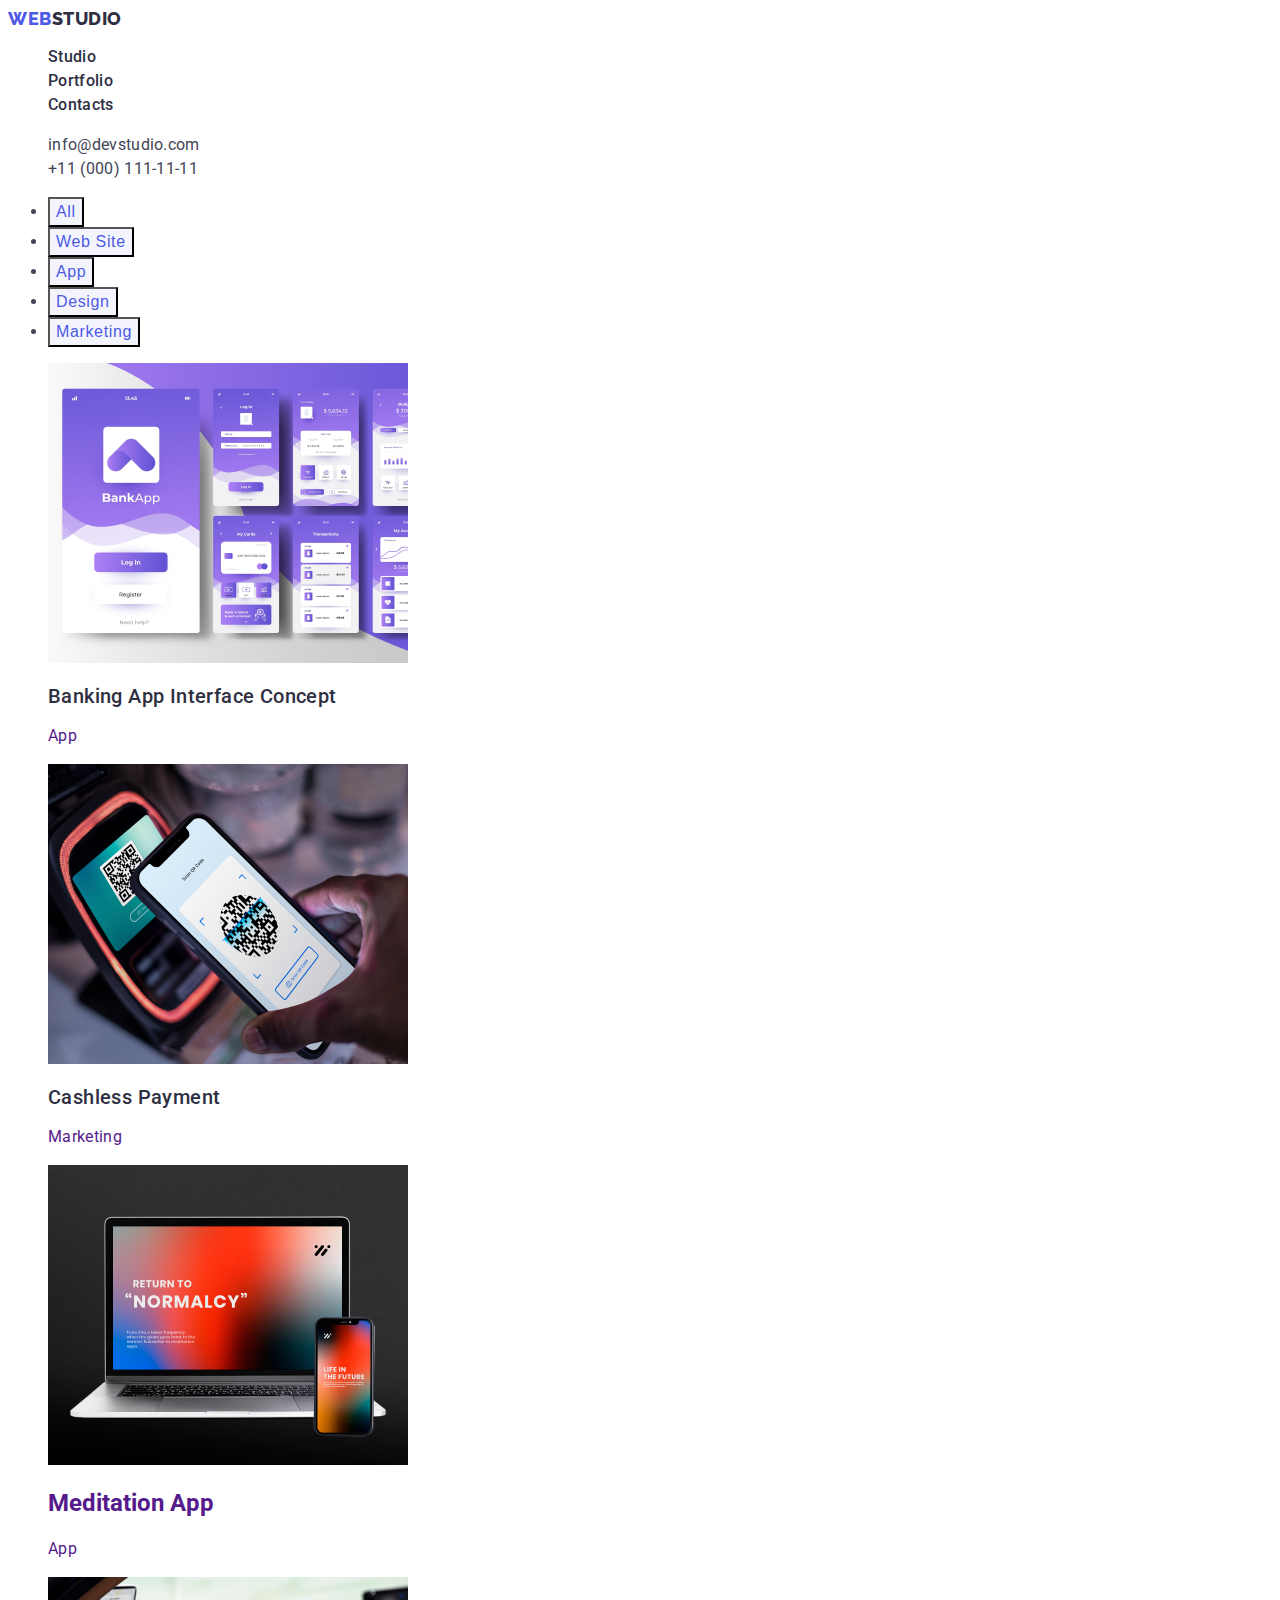
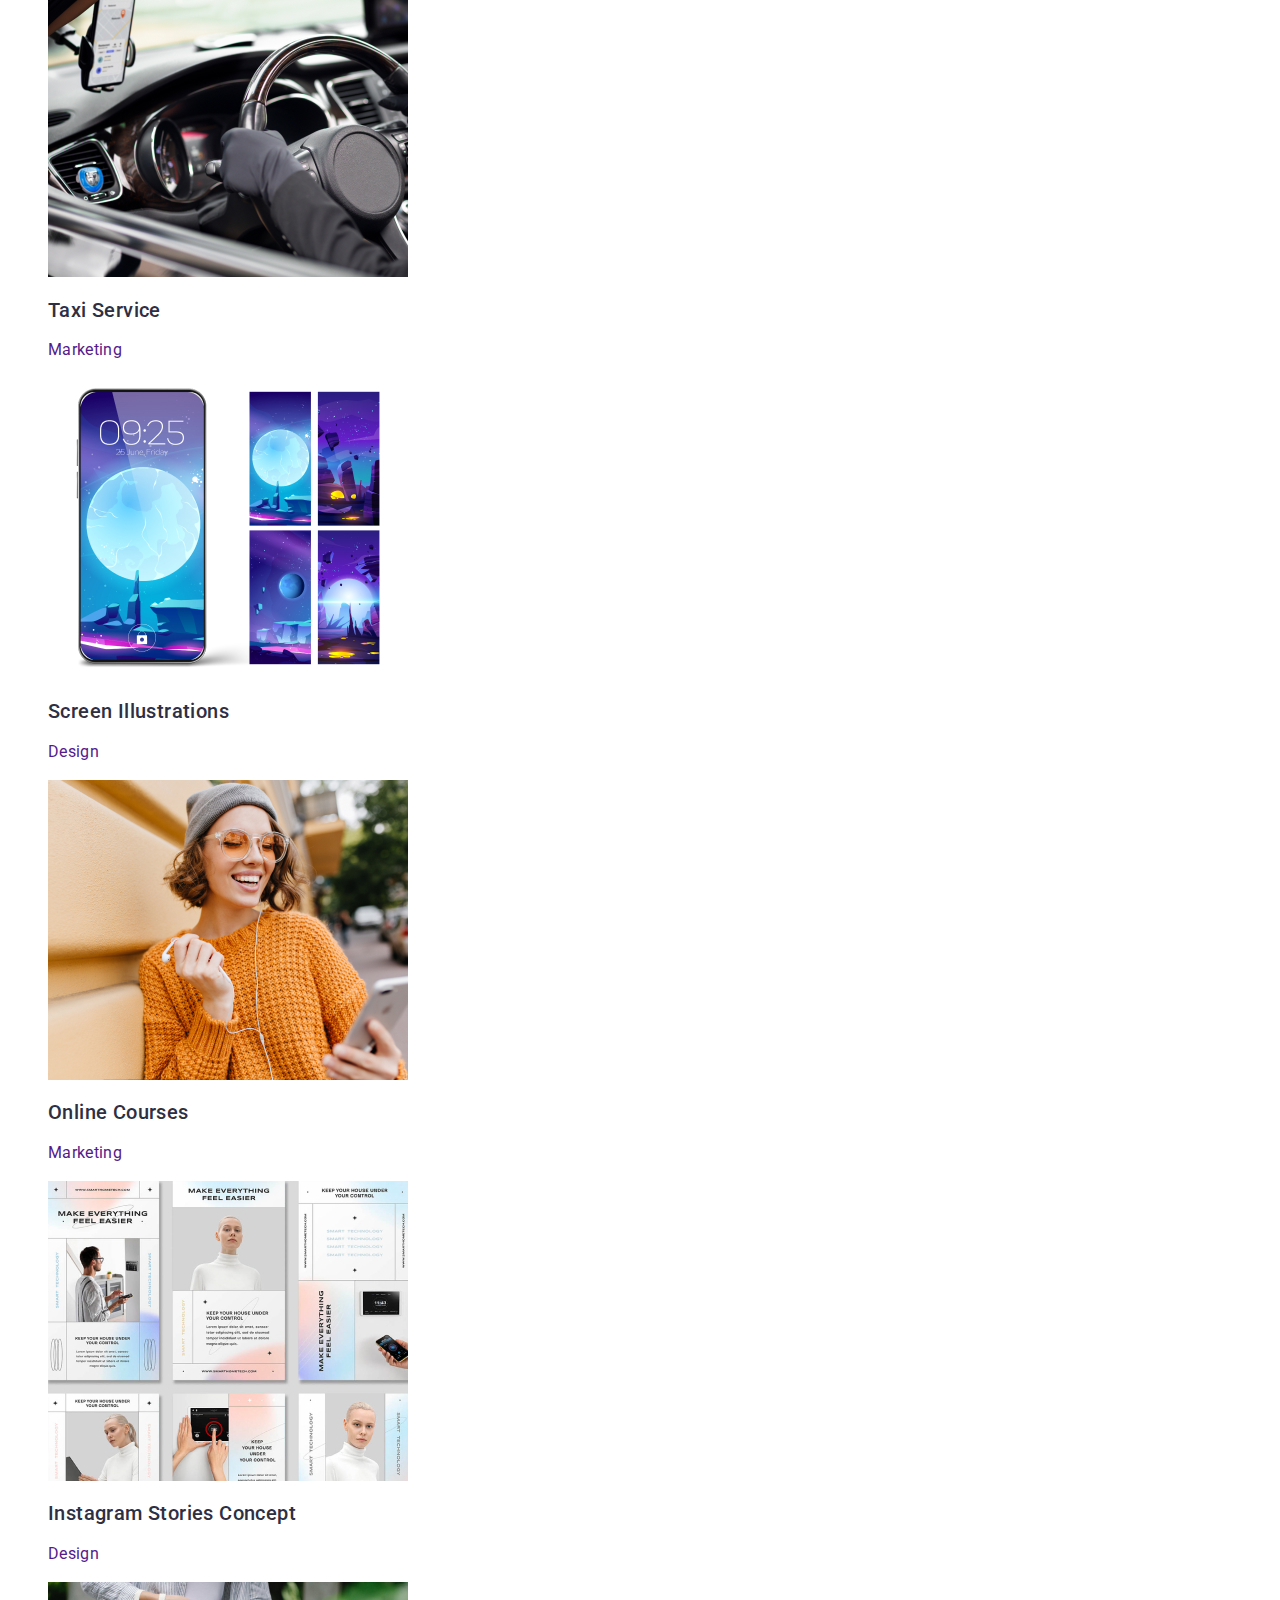
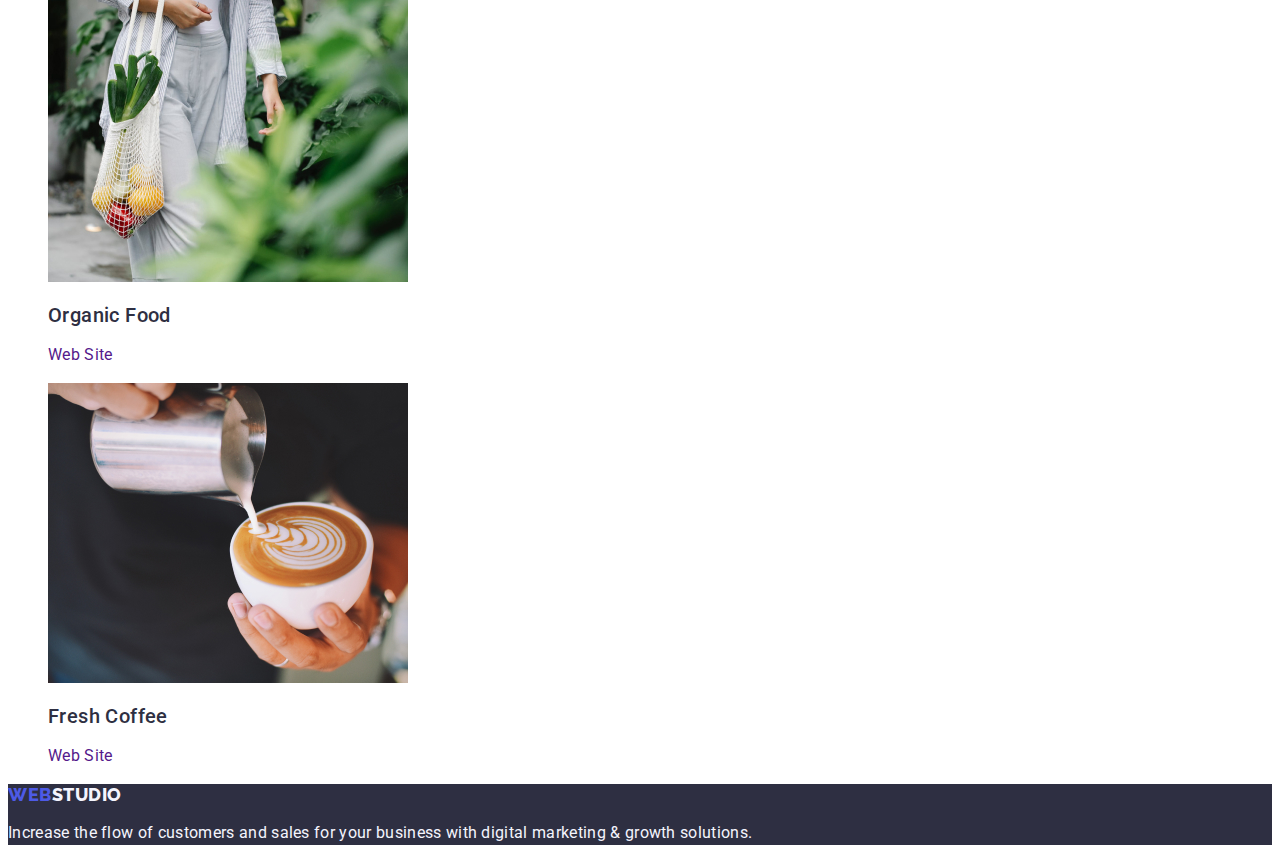
==== portfolio.html @ cbd9a153 "contact change" ====
<!DOCTYPE html>
<html lang="en">
  <head>
    <meta charset="UTF-8" />
    <meta http-equiv="X-UA-Compatible" content="IE=edge" />
    <meta name="viewport" content="width=device-width, initial-scale=1.0" />
    <title>Document</title>
    <link rel="preconnect" href="https://fonts.googleapis.com" />
    <link rel="preconnect" href="https://fonts.gstatic.com" crossorigin />
    <link
      href="https://fonts.googleapis.com/css2?family=Raleway:wght@800&family=Roboto:wght@400;500;700&display=swap"
      rel="stylesheet"
    />
    <link rel="stylesheet" href="./css/styles.css" />
  </head>
  <body>
    <header class="header">
      <nav class="header-nav">
        <a href="./index.html" class="part-logo link"
          >Web <span class="logo">Studio</span>
        </a>
        <ul class="header-list list">
          <li class="header-item">
            <a
              class="header-link link"
              href="./index.html
            "
              >Studio</a
            >
          </li>
          <li class="header-item">
            <a class="header-link link" href="">Portfolio</a>
          </li>
          <li class="header-item">
            <a class="header-link link" href="">Contacts</a>
          </li>
        </ul>
      </nav>

      <address class="address">
        <ul class="address-list list">
          <li class="address-item">
            <a href="mailto:info@devstudio.com" class="address-contact link"
              >info@devstudio.com</a
            >
          </li>
          <li class="address-item">
            <a href="tel:+110001111111" class="address-contact link"
              >+11 (000) 111-11-11</a
            >
          </li>
        </ul>
      </address>
    </header>
    <main class="main">
      <section>
        <h1 hidden>Portfolio</h1>
        <ul>
          <li><button type="button" class="button btn">All</button></li>
          <li><button type="button" class="button btn">Web Site</button></li>
          <li><button type="button" class="button btn">App</button></li>
          <li><button type="button" class="button btn">Design</button></li>
          <li><button type="button" class="button btn">Marketing</button></li>
        </ul>
        <ul class="slider-list list">
          <li class="slider-item">
            <a class="link" href=""
              ><img
                src="./images/portfolio-images/photo-1.jpg"
                alt="Banking App Interface"
              />
              <h2 class="slider-title">Banking App Interface Concept</h2>
              <p class="slider-text">App</p></a
            >
          </li>
          <li class="slider-item">
            <a class="link" href=""
              ><img
                src="./images/portfolio-images/photo-2.jpg"
                alt="Cashless Payment"
              />
              <h2 class="slider-title">Cashless Payment</h2>
              <p class="slider-text">Marketing</p></a
            >
          </li>
          <li class="slider-item">
            <a class="link" href=""
              ><img
                src="./images/portfolio-images/photo-3.jpg"
                alt="laptop and phone"
              />
              <h2>Meditation App</h2>
              <p class="slider-text">App</p></a
            >
          </li>
          <li class="slider-item">
            <a class="link" href=""
              ><img
                src="./images/portfolio-images/photo-4.jpg"
                alt="Taxi Service"
              />
              <h2 class="slider-title">Taxi Service</h2>
              <p class="slider-text">Marketing</p></a
            >
          </li>
          <li class="slider-item">
            <a class="link" href=""
              ><img
                src="./images/portfolio-images/photo-5.jpg"
                alt="Screen Illustrations"
              />
              <h2 class="slider-title">Screen Illustrations</h2>
              <p class="slider-text">Design</p></a
            >
          </li>
          <li class="slider-item">
            <a class="link" href=""
              ><img
                src="./images/portfolio-images/photo-6.jpg"
                alt="a girl with a phone"
              />
              <h2 class="slider-title">Online Courses</h2>
              <p class="slider-text">Marketing</p></a
            >
          </li>
          <li class="slider-item">
            <a class="link" href=""
              ><img
                src="./images/portfolio-images/photo-7.jpg"
                alt="Instagram Stories Concept"
              />
              <h2 class="slider-title">Instagram Stories Concept</h2>
              <p class="slider-text">Design</p></a
            >
          </li>
          <li class="slider-item">
            <a class="link" href=""
              ><img
                src="./images/portfolio-images/photo-8.jpg"
                alt="Organic Food"
              />
              <h2 class="slider-title">Organic Food</h2>
              <p class="slider-text">Web Site</p></a
            >
          </li>
          <li class="slider-item">
            <a class="link" href=""
              ><img
                src="./images/portfolio-images/photo-9.jpg"
                alt="Fresh Coffee"
              />
              <h2 class="slider-title">Fresh Coffee</h2>
              <p class="slider-text">Web Site</p></a
            >
          </li>
        </ul>
      </section>
    </main>
    <footer class="footer">
      <a href="./index.html" class="logo link"
        ><span class="part-logo">Web</span>
        <span class="part-logo-white">Studio</span>
      </a>
      <p class="footer-text">
        Increase the flow of customers and sales for your business with digital
        marketing & growth solutions.
      </p>
    </footer>
  </body>
</html>
---- css/styles.css ----
:root{
    --main-blue-color: #4D5AE5 ;
    --main-white-color: #ffffff ;
    --main-white2-color: #F4F4FD;
    --main-gray-color: #2E2F42;
    --main-blue2-color: #404BBF;

}

body{
font-family:Roboto, sans-serif ;
color:#434455 ;
background-color:var(--main-white-color)
}
.link {
text-decoration: none;
}
.list{
list-style: none;
}
/* ********************header**************** */
.part-logo{
font-family: Raleway, sans-serif;
font-weight: 800;
font-size: 18px;
line-height: 1.17;
display: flex;
align-items: center;
letter-spacing: 0.03em;
text-transform: uppercase;
color: var(--main-blue-color);    
}

.logo{
font-family: Raleway, sans-serif;
font-weight: 800;
font-size: 18px;
line-height: 1.17;
display: flex;
align-items: center;
letter-spacing: 0.03em;
text-transform: uppercase;
color: var(--main-gray-color);
}

.header-link{
font-weight: 500;
font-size: 16px;
line-height: 1.5;
letter-spacing: 0.02em;
color: var(--main-gray-color);
}

.address{
font-style: normal;    
}
.address-contact
{
font-weight: 400;
font-size: 16px;
line-height: 1.5;
letter-spacing: 0.02em;
color: #434455
}

.header-link:hover,
.header-link:focus {
    color: var(--main-blue2-color);
}

.address-contact:hover,
.address-contact:focus {
    color: var(--main-blue2-color);
}

/* ********************hero****************** */
.hero-title{
font-size: 56px;
line-height: 1.07;
text-align: center;
letter-spacing: 0.02em;
color: var(--main-white-color);    
}

.hero{
background: var(--main-gray-color);    
}

.button{
font-family: 'Roboto'sans-serif;
font-style: 400;
font-weight: 500;
font-size: 16px;
line-height: 1.50;
display: flex;
align-items: center;
letter-spacing: 0.04em;
background: var(--main-blue-color);
color: var(--main-white-color);
cursor: pointer
}

.button:hover,
.button:focus{
    color: var(--main-blue2-color)
    /* background: #404BBF */
}

/* **********************section**************** */
.section-title{
font-weight: 500;
font-size: 20px;
line-height: 1.20;
letter-spacing: 0.02em;
color: var(--main-gray-color);    
}

.section-link{
font-weight: 400;
font-size: 16px;
line-height: 1.50;
letter-spacing: 0.02em;
color: #434455;    
}
/* **********************content**************** */

.content-title{
    font-size: 36px;
line-height: 1.11;
text-align: center;
letter-spacing: 0.02em;
text-transform: capitalize;
color: var(--main-gray-color);
}

/********************** aside ******************/
.aside{
background: var(--main-white2-color);    
}

.aside-title{
    font-size: 36px;
line-height: 1.11;
text-align: center;
letter-spacing: 0.02em;
text-transform: capitalize;
color: var(--main-gray-color);
}

.aside-subtitle{
    font-weight: 500;
font-size: 20px;
line-height: 1.20;
text-align: center;
letter-spacing: 0.02em;
color: var(--main-gray-color);
}

.side-text{
    font-weight: 400;
font-size: 16px;
line-height: 1.5;
text-align: center;
letter-spacing: 0.02em;
color: #434445;
}

.aside-item{
background: var(--main-white-color)
}
/********************** footer ******************/
.footer{
    background: var(--main-gray-color);
}

.footer-text{
font-weight: 400;
font-size: 16px;
line-height: 1.5;
letter-spacing: 0.02em;
color: var(--main-white2-color);    
}

.part-logo-white{
color: var(--main-white2-color)    
}

/* +++++++++++++++++++++++++++++++Portfolio+++++++++ */
.btn{
color: var(--main-blue-color);
background: var(--main-white2-color);
}

.btn:hover,
.btn:focus{
background: var(--main-blue2-color);
color: var(--main-white-color)
}

.slider-title{
font-weight: 500;
font-size: 20px;
line-height: 1.20;
letter-spacing: 0.02em;
color: var(--main-gray-color);    
}

.slider-text{
 font-weight: 400;
font-size: 16px;
line-height: 1.50;
letter-spacing: 0.02em;
}
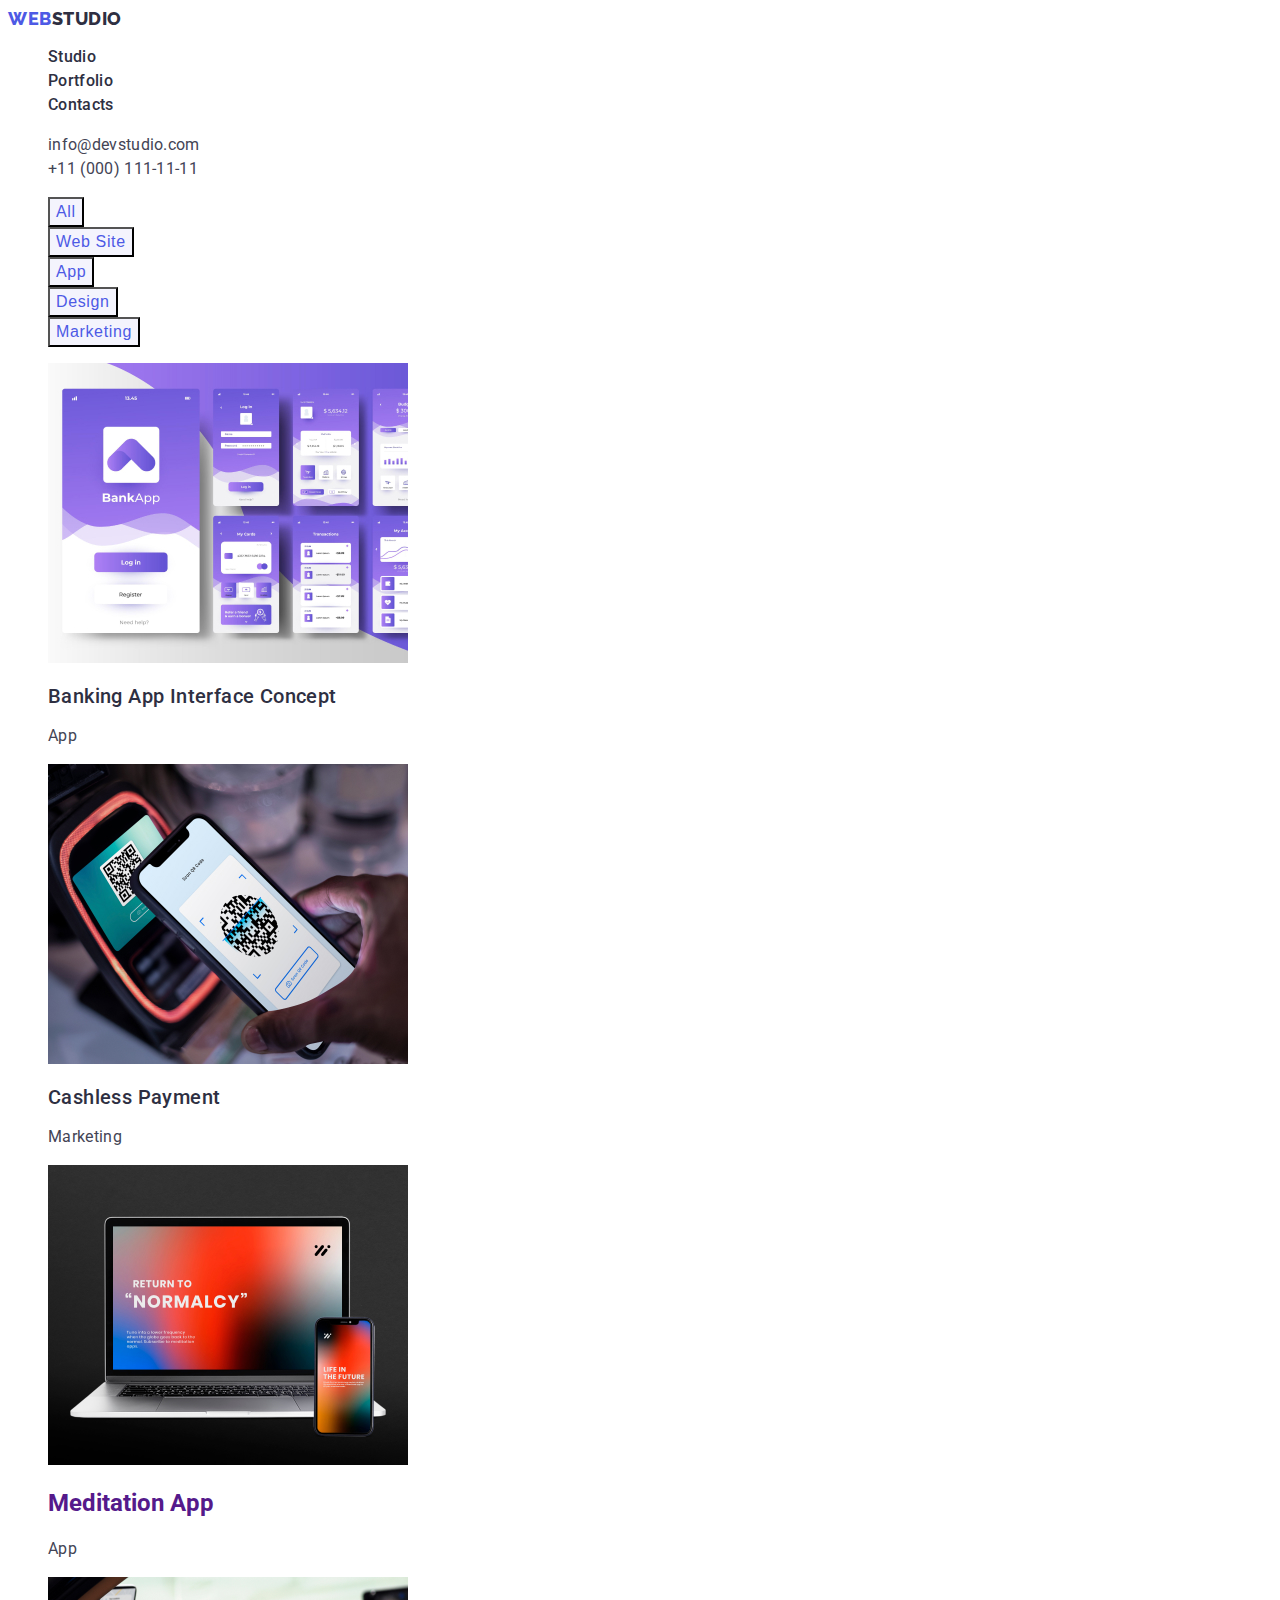
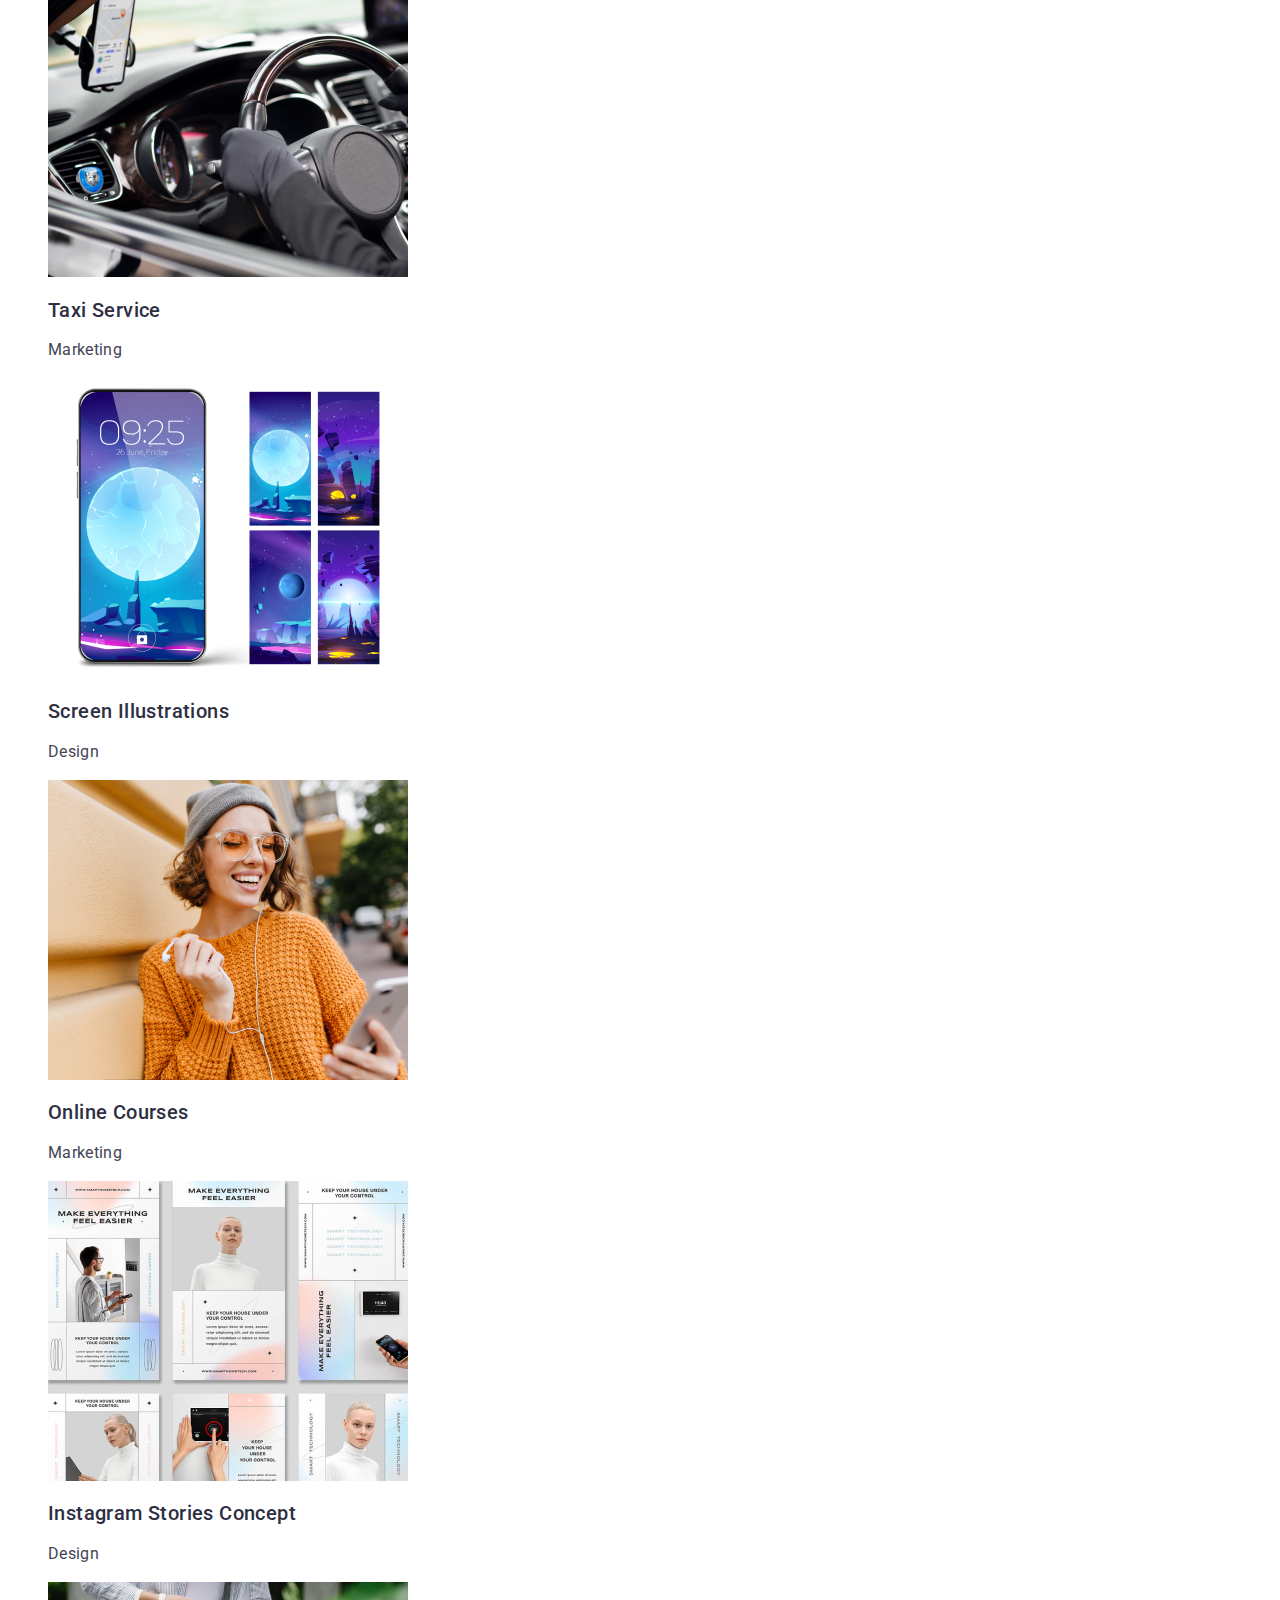
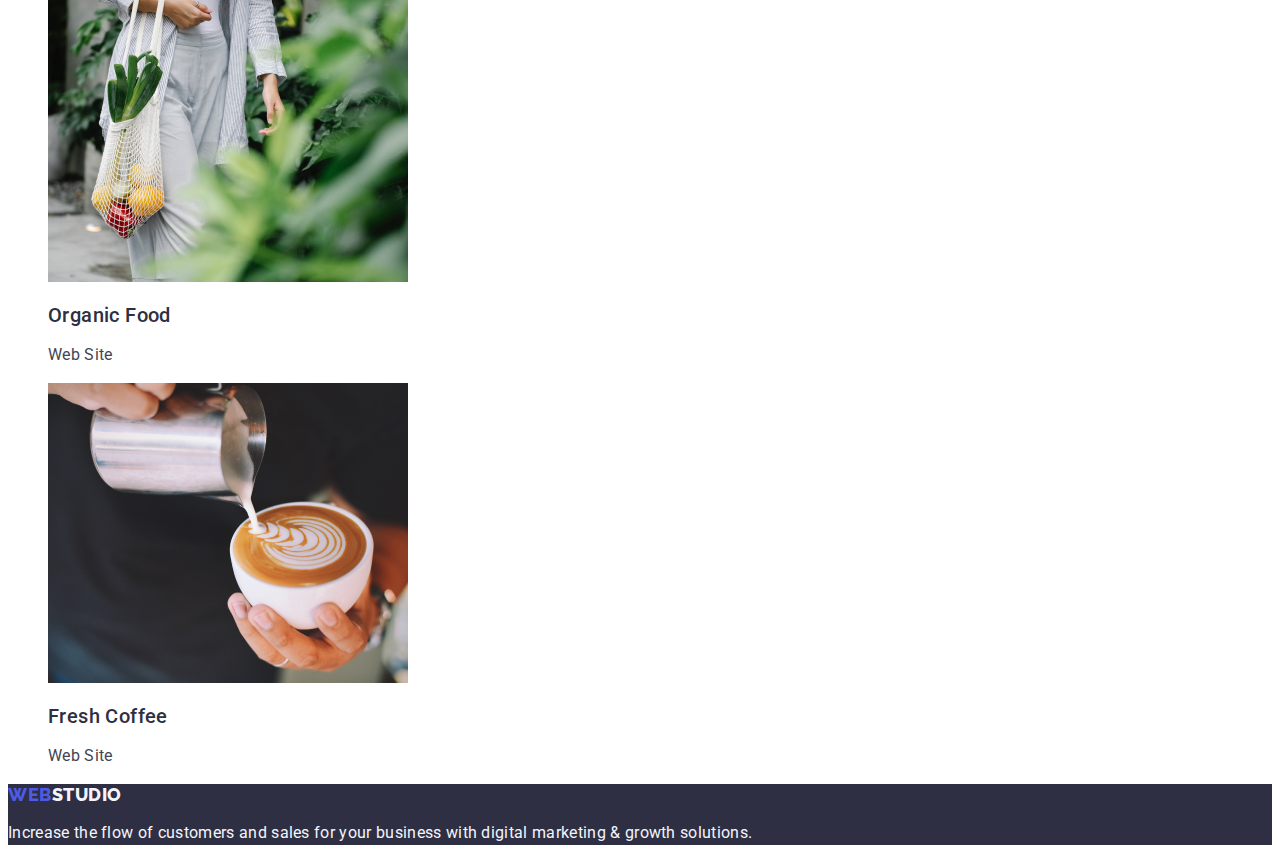
==== commit 27bdf91c: "editing css" ====
--- a/portfolio.html
+++ b/portfolio.html
@@ -29,7 +29,7 @@
             >
           </li>
           <li class="header-item">
-            <a class="header-link link" href="">Portfolio</a>
+            <a class="header-link link" href="./portfolio.html">Portfolio</a>
           </li>
           <li class="header-item">
             <a class="header-link link" href="">Contacts</a>
@@ -55,7 +55,7 @@
     <main class="main">
       <section>
         <h1 hidden>Portfolio</h1>
-        <ul>
+        <ul class="Portfolio list">
           <li><button type="button" class="button btn">All</button></li>
           <li><button type="button" class="button btn">Web Site</button></li>
           <li><button type="button" class="button btn">App</button></li>
@@ -157,8 +157,8 @@
       </section>
     </main>
     <footer class="footer">
-      <a href="./index.html" class="logo link"
-        ><span class="part-logo">Web</span>
+      <a href="./index.html" class="part-logo link"
+        >Web
         <span class="part-logo-white">Studio</span>
       </a>
       <p class="footer-text">
--- a/css/styles.css
+++ b/css/styles.css
@@ -4,12 +4,13 @@
     --main-white2-color: #F4F4FD;
     --main-gray-color: #2E2F42;
     --main-blue2-color: #404BBF;
+    --main-gray2-color: #434455;
 
 }
 
 body{
 font-family:Roboto, sans-serif ;
-color:#434455 ;
+color:var(--main-gray2-color) ;
 background-color:var(--main-white-color)
 }
 .link {
@@ -60,7 +61,7 @@
 font-size: 16px;
 line-height: 1.5;
 letter-spacing: 0.02em;
-color: #434455
+color: var(--main-gray2-color)
 }
 
 .header-link:hover,
@@ -120,7 +121,7 @@
 font-size: 16px;
 line-height: 1.50;
 letter-spacing: 0.02em;
-color: #434455;    
+color:var(--main-gray2-color)    
 }
 /* **********************content**************** */
 
@@ -156,13 +157,13 @@
 color: var(--main-gray-color);
 }
 
-.side-text{
+.aside-text{
     font-weight: 400;
 font-size: 16px;
 line-height: 1.5;
 text-align: center;
 letter-spacing: 0.02em;
-color: #434445;
+color: var(--main-gray2-color);
 }
 
 .aside-item{
@@ -210,4 +211,5 @@
 font-size: 16px;
 line-height: 1.50;
 letter-spacing: 0.02em;
+color: var(--main-gray2-color);
 }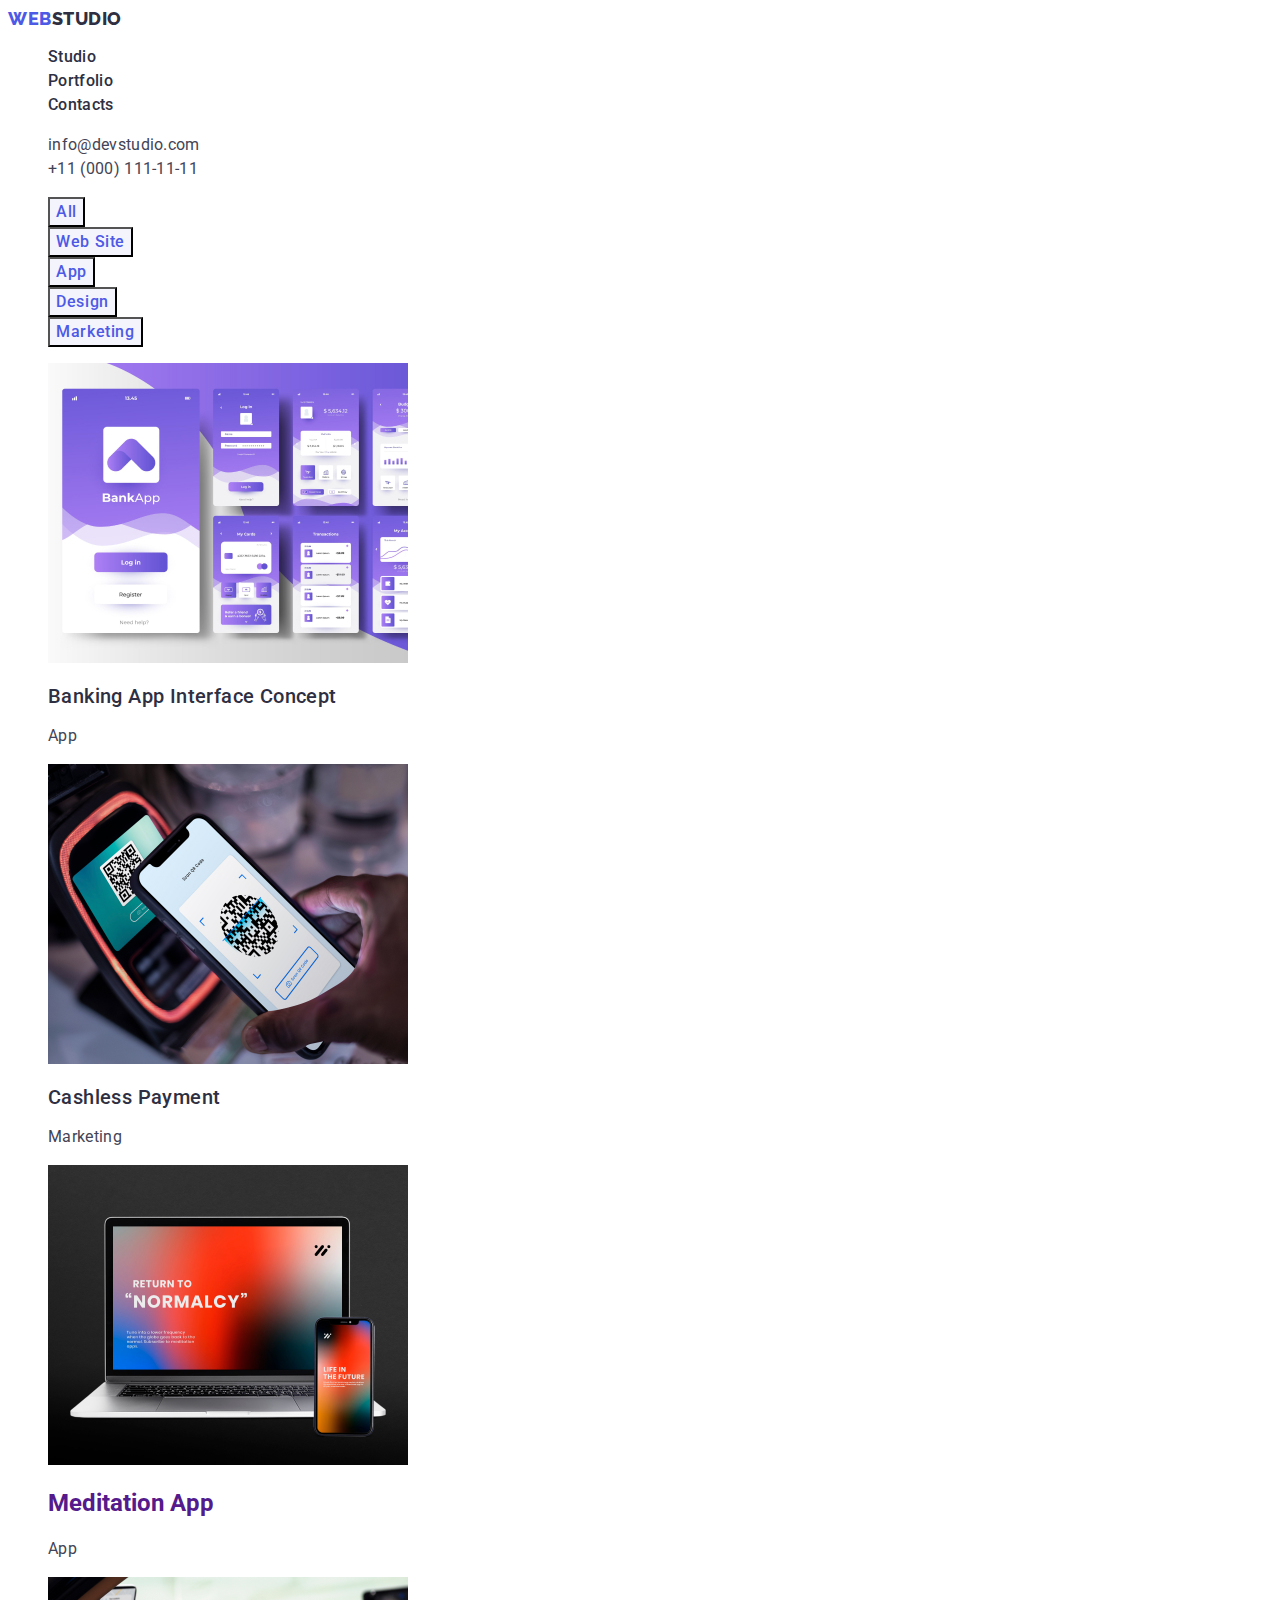
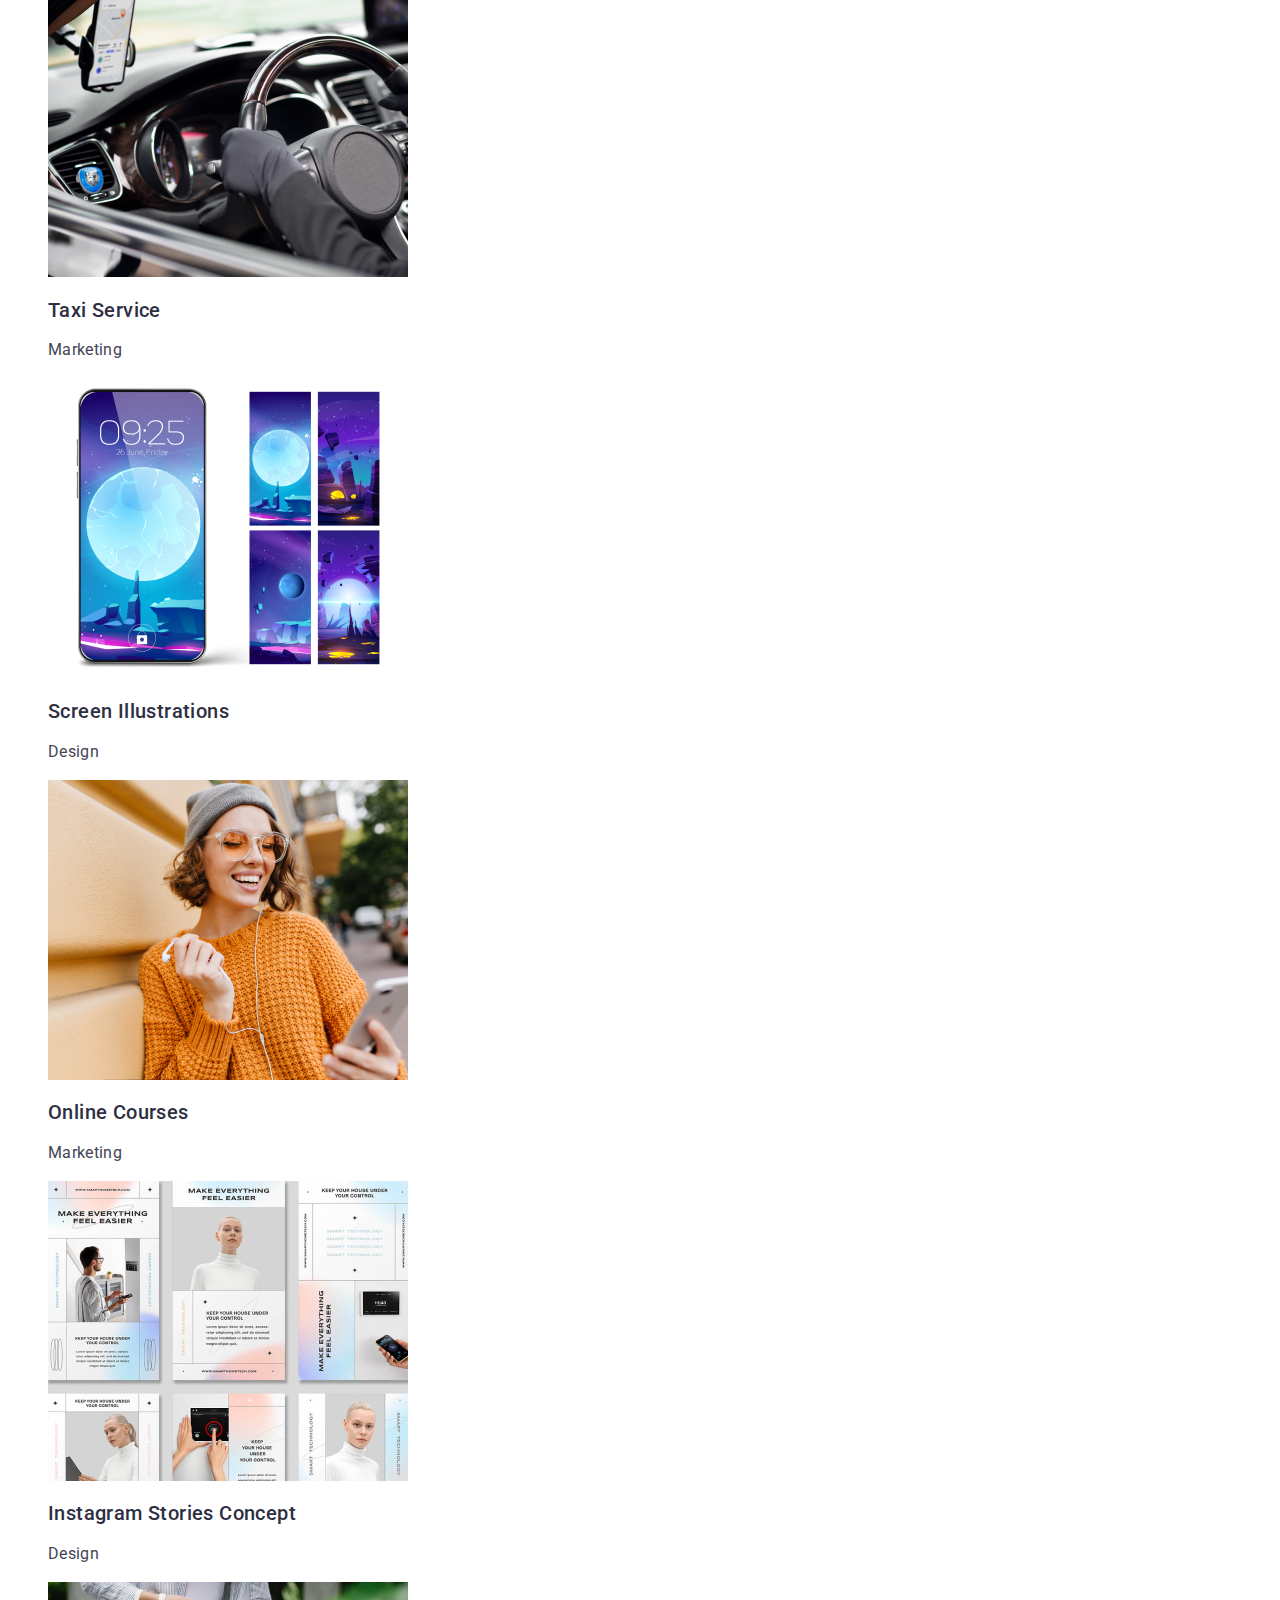
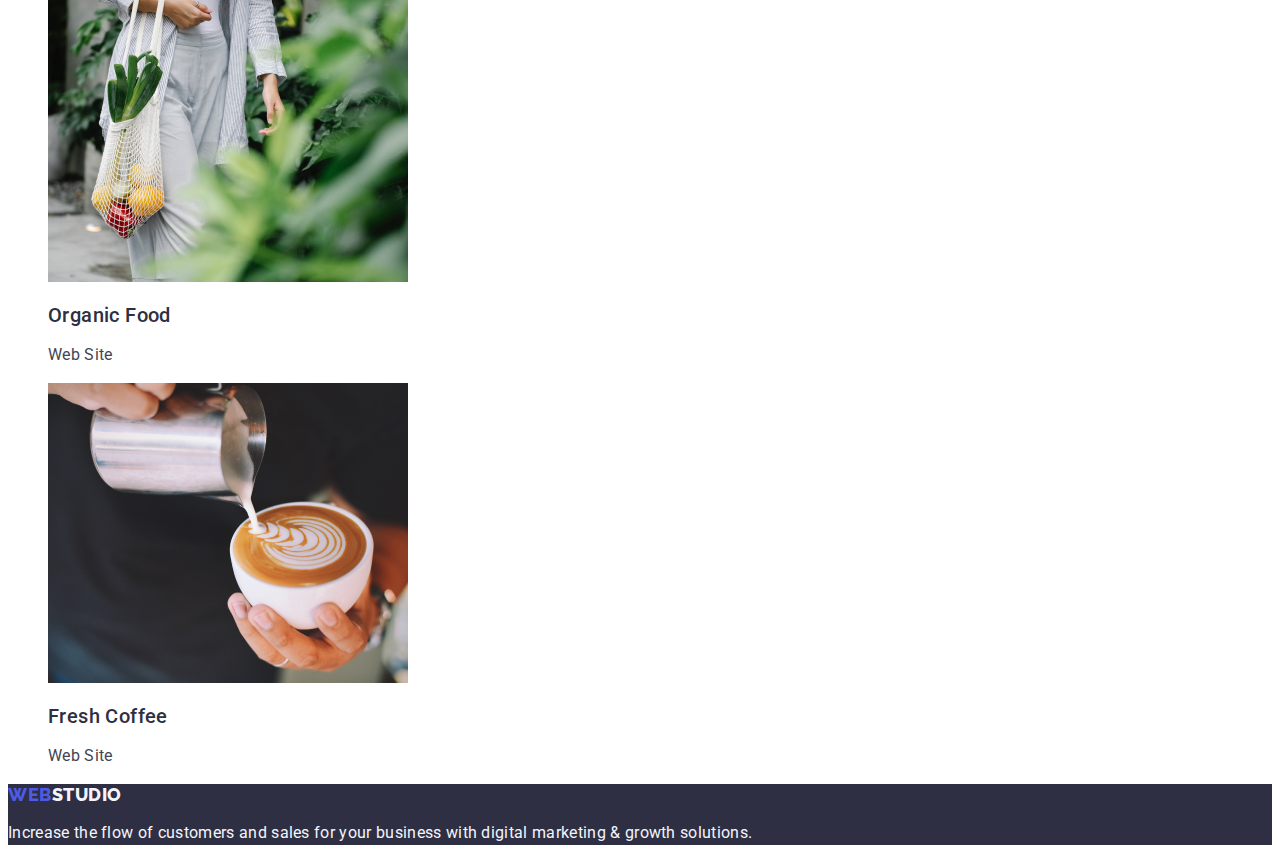
==== commit e5f3657d: "changes the button" ====
--- a/portfolio.html
+++ b/portfolio.html
@@ -21,12 +21,7 @@
         </a>
         <ul class="header-list list">
           <li class="header-item">
-            <a
-              class="header-link link"
-              href="./index.html
-            "
-              >Studio</a
-            >
+            <a class="header-link link" href="./index.html">Studio</a>
           </li>
           <li class="header-item">
             <a class="header-link link" href="./portfolio.html">Portfolio</a>
@@ -55,12 +50,22 @@
     <main class="main">
       <section>
         <h1 hidden>Portfolio</h1>
-        <ul class="Portfolio list">
-          <li><button type="button" class="button btn">All</button></li>
-          <li><button type="button" class="button btn">Web Site</button></li>
-          <li><button type="button" class="button btn">App</button></li>
-          <li><button type="button" class="button btn">Design</button></li>
-          <li><button type="button" class="button btn">Marketing</button></li>
+        <ul class="portfolio list">
+          <li>
+            <button type="button" class="btn">All</button>
+          </li>
+          <li>
+            <button type="button" class="btn">Web Site</button>
+          </li>
+          <li>
+            <button type="button" class="btn">App</button>
+          </li>
+          <li>
+            <button type="button" class="btn">Design</button>
+          </li>
+          <li>
+            <button type="button" class="btn">Marketing</button>
+          </li>
         </ul>
         <ul class="slider-list list">
           <li class="slider-item">
--- a/css/styles.css
+++ b/css/styles.css
@@ -188,8 +188,18 @@
 
 /* +++++++++++++++++++++++++++++++Portfolio+++++++++ */
 .btn{
-color: var(--main-blue-color);
-background: var(--main-white2-color);
+font-family: 'Roboto', sans-serif ;
+    font-style: 400;
+    font-weight: 500;
+    font-size: 16px;
+    line-height: 1.50;
+    display: flex;
+    align-items: center;
+    text-align: center;
+    letter-spacing: 0.04em;
+    color: var(--main-blue-color);
+    background: var(--main-white2-color);
+    cursor: pointer
 }
 
 .btn:hover,
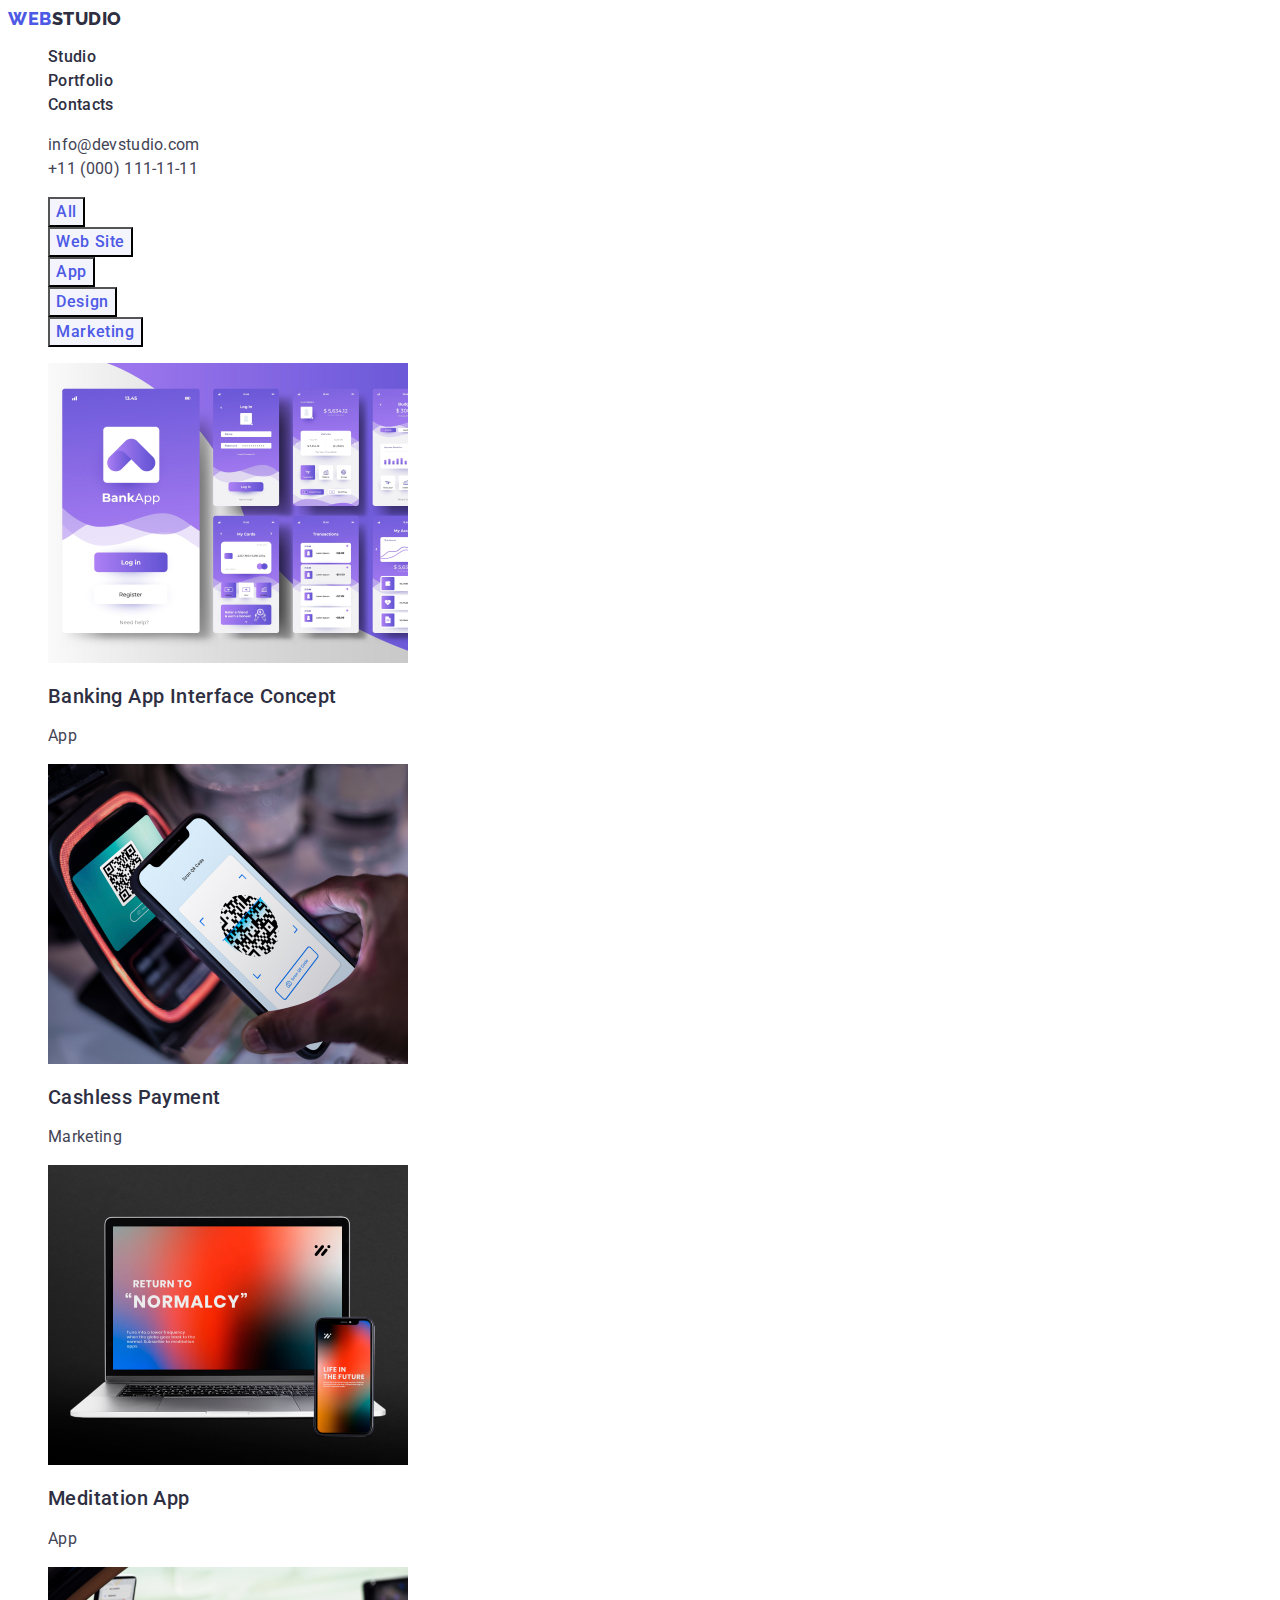
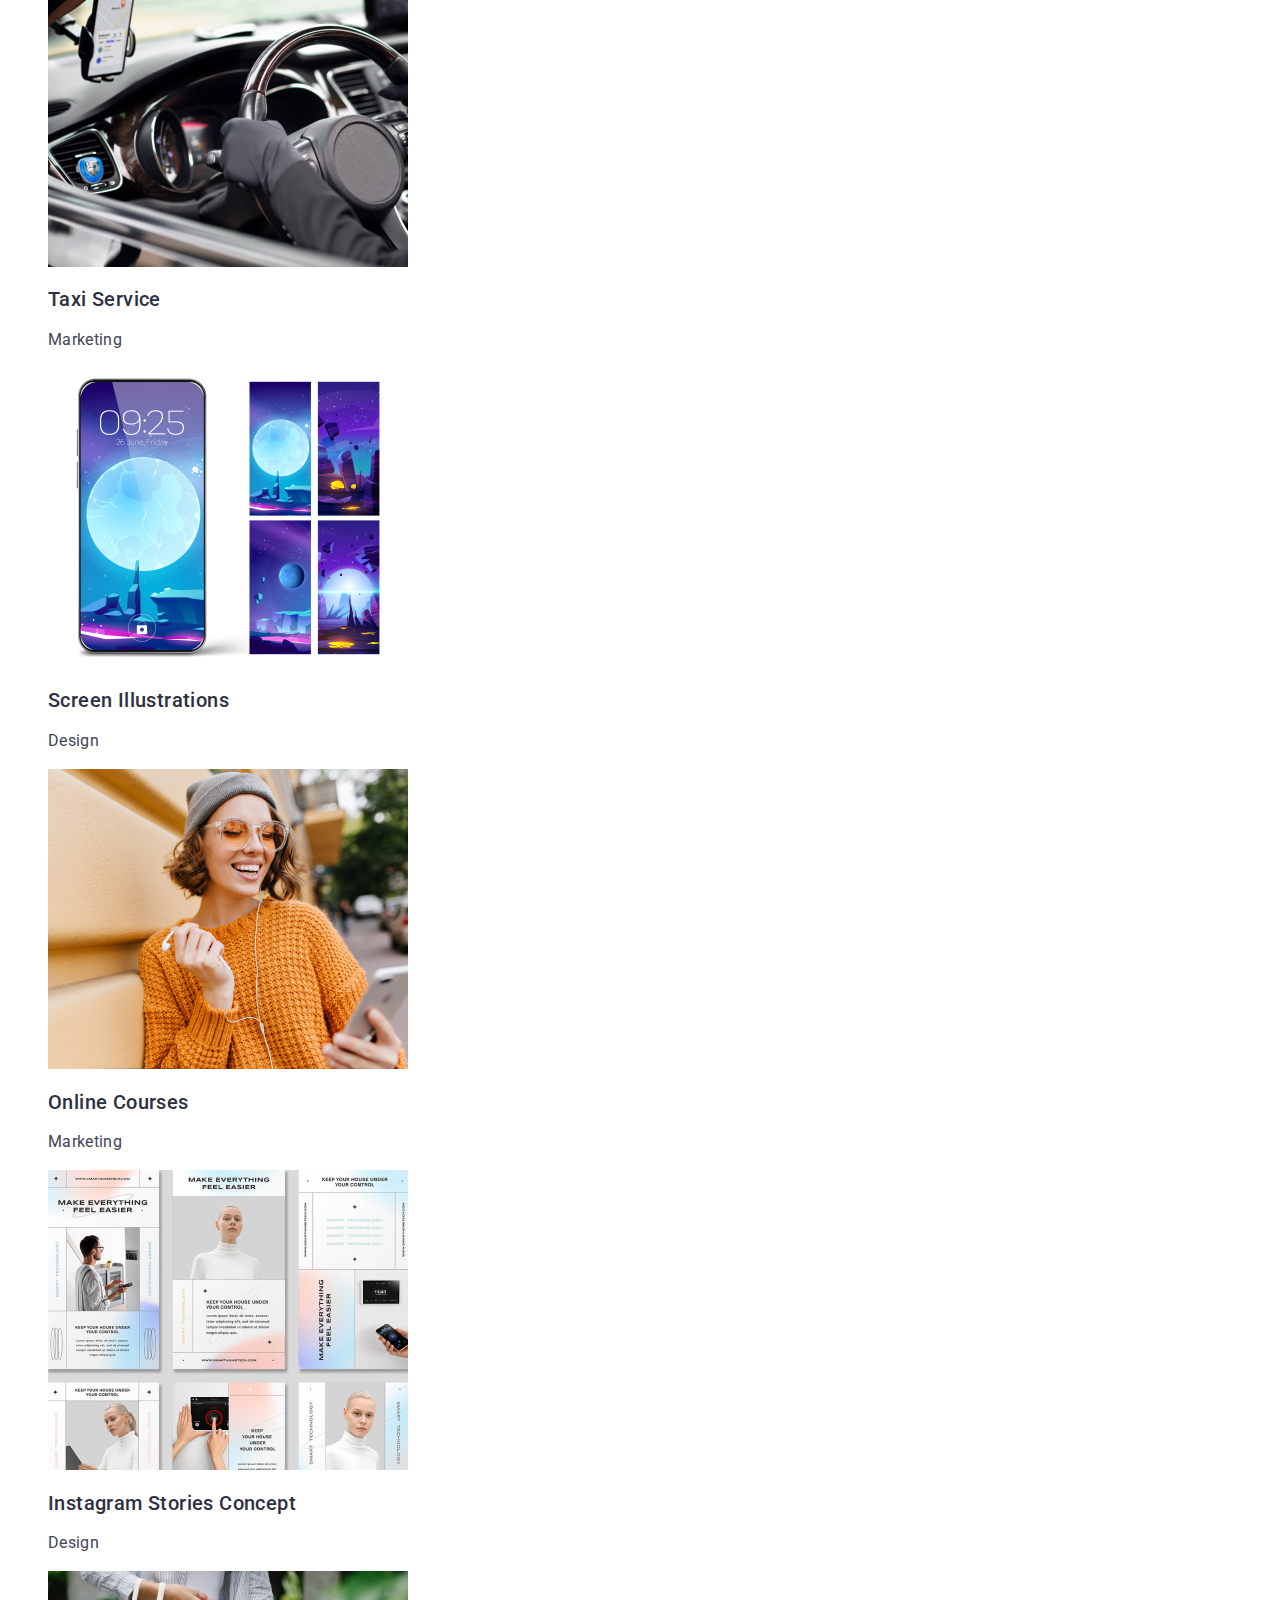
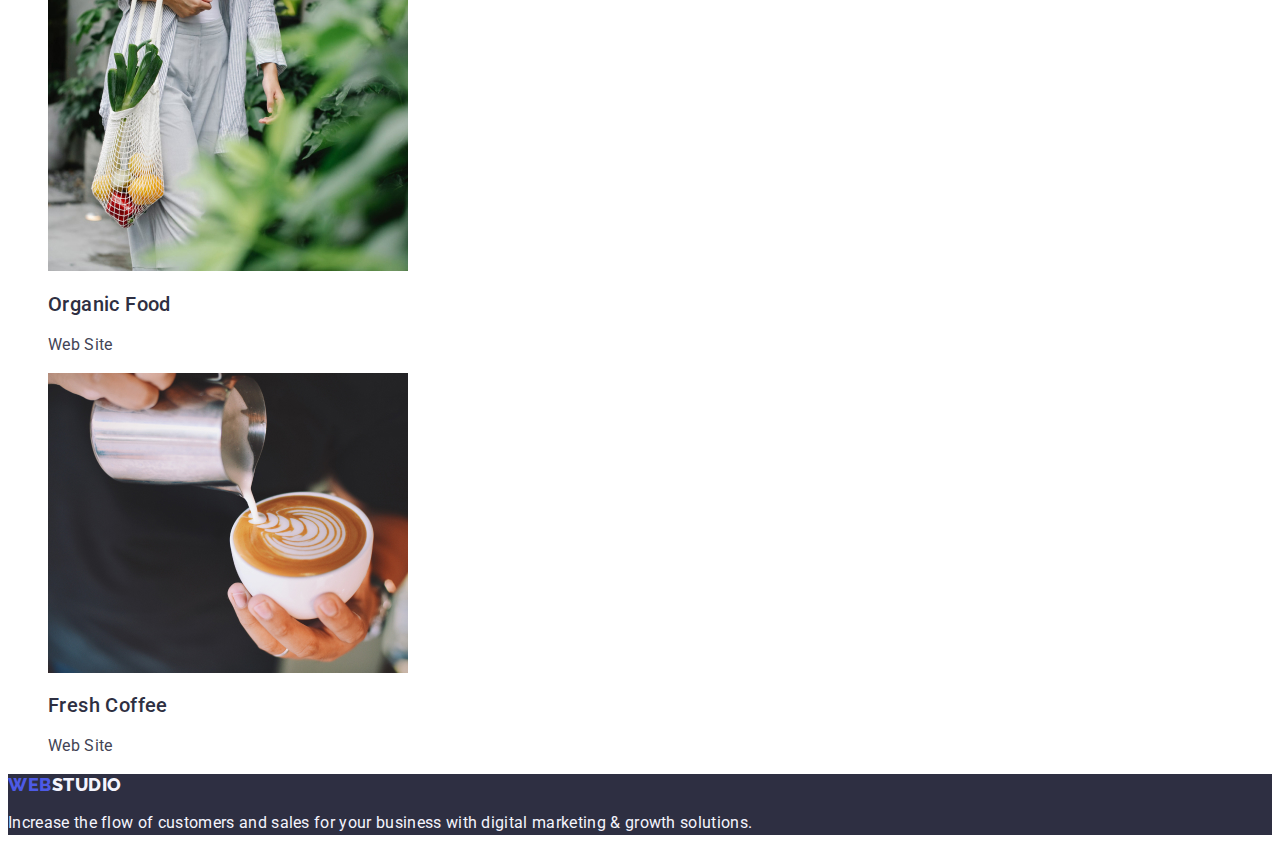
==== commit 929cc390: "changes the button" ====
--- a/portfolio.html
+++ b/portfolio.html
@@ -94,7 +94,7 @@
                 src="./images/portfolio-images/photo-3.jpg"
                 alt="laptop and phone"
               />
-              <h2>Meditation App</h2>
+              <h2 class="slider-title">Meditation App</h2>
               <p class="slider-text">App</p></a
             >
           </li>
--- a/css/styles.css
+++ b/css/styles.css
@@ -88,11 +88,11 @@
 }
 
 .button{
-font-family: 'Roboto'sans-serif;
-font-style: 400;
-font-weight: 500;
-font-size: 16px;
-line-height: 1.50;
+font-family: 'Roboto', sans-serif;
+font-style: normal;
+font-weight: 500;
+font-size: 16px;
+line-height: 1.5;
 display: flex;
 align-items: center;
 letter-spacing: 0.04em;
@@ -103,10 +103,12 @@
 
 .button:hover,
 .button:focus{
-    color: var(--main-blue2-color)
-    /* background: #404BBF */
-}
-
+color: var(--main-white-color)
+}
+.button:hover,
+.button:focus {
+background: var(--main-blue2-color);
+}
 /* **********************section**************** */
 .section-title{
 font-weight: 500;
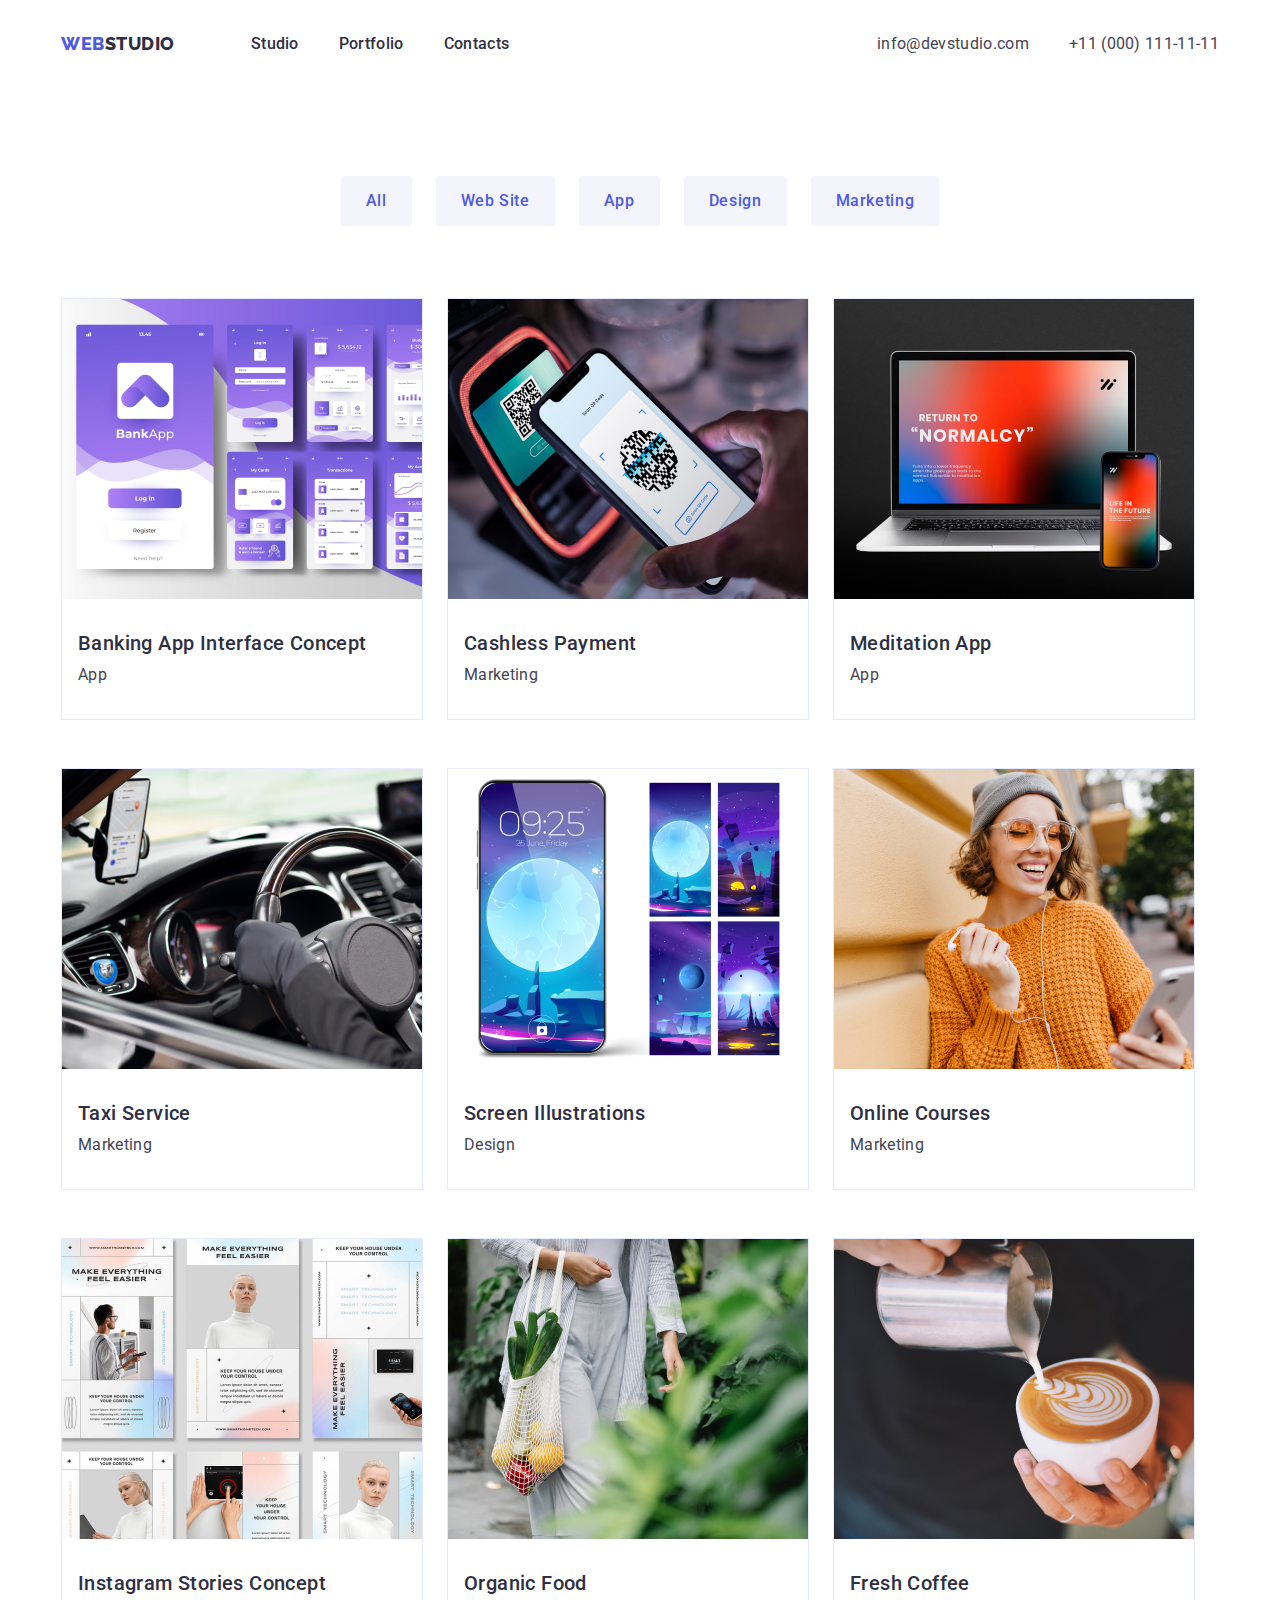
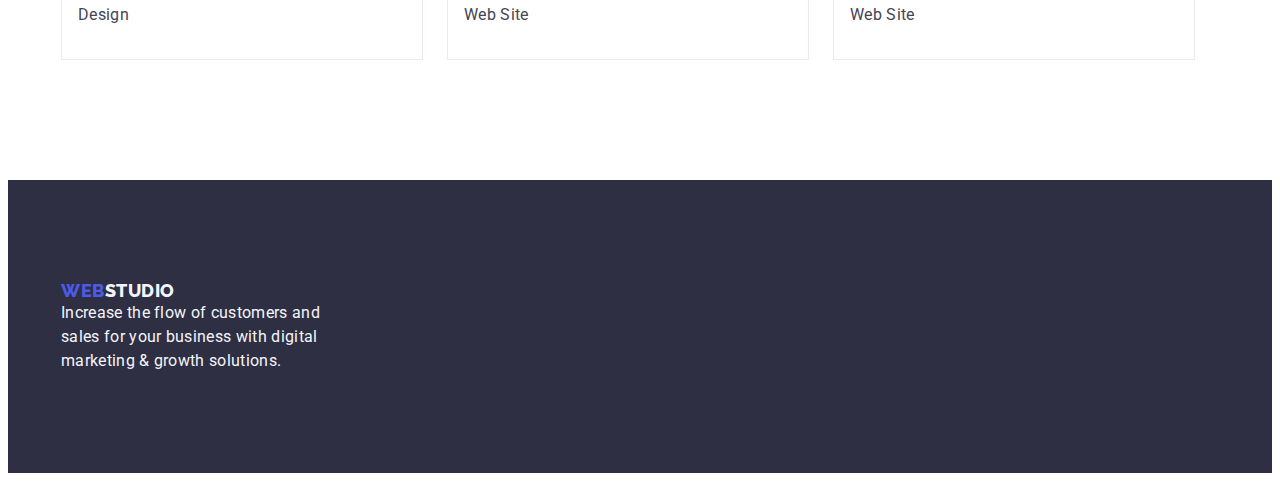
==== commit 878e4c9d: "adds Flexbox" ====
--- a/portfolio.html
+++ b/portfolio.html
@@ -11,165 +11,197 @@
       href="https://fonts.googleapis.com/css2?family=Raleway:wght@800&family=Roboto:wght@400;500;700&display=swap"
       rel="stylesheet"
     />
+    <link
+      rel="stylesheet"
+      href="https://cdnjs.cloudflare.com/ajax/libs/modern-normalize/1.1.0/modern-normalize.min.css"
+      integrity="sha512-wpPYUAdjBVSE4KJnH1VR1HeZfpl1ub8YT/NKx4PuQ5NmX2tKuGu6U/JRp5y+Y8XG2tV+wKQpNHVUX03MfMFn9Q=="
+      crossorigin="anonymous"
+      referrerpolicy="no-referrer"
+    />
     <link rel="stylesheet" href="./css/styles.css" />
   </head>
   <body>
     <header class="header">
-      <nav class="header-nav">
-        <a href="./index.html" class="part-logo link"
-          >Web <span class="logo">Studio</span>
-        </a>
-        <ul class="header-list list">
-          <li class="header-item">
-            <a class="header-link link" href="./index.html">Studio</a>
-          </li>
-          <li class="header-item">
-            <a class="header-link link" href="./portfolio.html">Portfolio</a>
-          </li>
-          <li class="header-item">
-            <a class="header-link link" href="">Contacts</a>
-          </li>
-        </ul>
-      </nav>
-
-      <address class="address">
-        <ul class="address-list list">
-          <li class="address-item">
-            <a href="mailto:info@devstudio.com" class="address-contact link"
-              >info@devstudio.com</a
-            >
-          </li>
-          <li class="address-item">
-            <a href="tel:+110001111111" class="address-contact link"
-              >+11 (000) 111-11-11</a
-            >
-          </li>
-        </ul>
-      </address>
+      <div class="container header-container">
+        <nav class="header-nav">
+          <a href="./index.html" class="part-logo link"
+            >Web <span class="logo">Studio</span>
+          </a>
+          <ul class="header-list list">
+            <li class="header-item">
+              <a class="header-link link" href="./index.html">Studio</a>
+            </li>
+            <li class="header-item">
+              <a class="header-link link" href="./portfolio.html">Portfolio</a>
+            </li>
+            <li class="header-item">
+              <a class="header-link link" href="">Contacts</a>
+            </li>
+          </ul>
+        </nav>
+        <address class="address">
+          <ul class="address-list list">
+            <li class="address-item">
+              <a href="mailto:info@devstudio.com" class="address-contact link"
+                >info@devstudio.com</a
+              >
+            </li>
+            <li class="address-item">
+              <a href="tel:+110001111111" class="address-contact link"
+                >+11 (000) 111-11-11</a
+              >
+            </li>
+          </ul>
+        </address>
+      </div>
     </header>
     <main class="main">
-      <section>
-        <h1 hidden>Portfolio</h1>
-        <ul class="portfolio list">
-          <li>
-            <button type="button" class="btn">All</button>
-          </li>
-          <li>
-            <button type="button" class="btn">Web Site</button>
-          </li>
-          <li>
-            <button type="button" class="btn">App</button>
-          </li>
-          <li>
-            <button type="button" class="btn">Design</button>
-          </li>
-          <li>
-            <button type="button" class="btn">Marketing</button>
-          </li>
-        </ul>
-        <ul class="slider-list list">
-          <li class="slider-item">
-            <a class="link" href=""
-              ><img
-                src="./images/portfolio-images/photo-1.jpg"
-                alt="Banking App Interface"
-              />
-              <h2 class="slider-title">Banking App Interface Concept</h2>
-              <p class="slider-text">App</p></a
-            >
-          </li>
-          <li class="slider-item">
-            <a class="link" href=""
-              ><img
-                src="./images/portfolio-images/photo-2.jpg"
-                alt="Cashless Payment"
-              />
-              <h2 class="slider-title">Cashless Payment</h2>
-              <p class="slider-text">Marketing</p></a
-            >
-          </li>
-          <li class="slider-item">
-            <a class="link" href=""
-              ><img
-                src="./images/portfolio-images/photo-3.jpg"
-                alt="laptop and phone"
-              />
-              <h2 class="slider-title">Meditation App</h2>
-              <p class="slider-text">App</p></a
-            >
-          </li>
-          <li class="slider-item">
-            <a class="link" href=""
-              ><img
-                src="./images/portfolio-images/photo-4.jpg"
-                alt="Taxi Service"
-              />
-              <h2 class="slider-title">Taxi Service</h2>
-              <p class="slider-text">Marketing</p></a
-            >
-          </li>
-          <li class="slider-item">
-            <a class="link" href=""
-              ><img
-                src="./images/portfolio-images/photo-5.jpg"
-                alt="Screen Illustrations"
-              />
-              <h2 class="slider-title">Screen Illustrations</h2>
-              <p class="slider-text">Design</p></a
-            >
-          </li>
-          <li class="slider-item">
-            <a class="link" href=""
-              ><img
-                src="./images/portfolio-images/photo-6.jpg"
-                alt="a girl with a phone"
-              />
-              <h2 class="slider-title">Online Courses</h2>
-              <p class="slider-text">Marketing</p></a
-            >
-          </li>
-          <li class="slider-item">
-            <a class="link" href=""
-              ><img
-                src="./images/portfolio-images/photo-7.jpg"
-                alt="Instagram Stories Concept"
-              />
-              <h2 class="slider-title">Instagram Stories Concept</h2>
-              <p class="slider-text">Design</p></a
-            >
-          </li>
-          <li class="slider-item">
-            <a class="link" href=""
-              ><img
-                src="./images/portfolio-images/photo-8.jpg"
-                alt="Organic Food"
-              />
-              <h2 class="slider-title">Organic Food</h2>
-              <p class="slider-text">Web Site</p></a
-            >
-          </li>
-          <li class="slider-item">
-            <a class="link" href=""
-              ><img
-                src="./images/portfolio-images/photo-9.jpg"
-                alt="Fresh Coffee"
-              />
-              <h2 class="slider-title">Fresh Coffee</h2>
-              <p class="slider-text">Web Site</p></a
-            >
-          </li>
-        </ul>
+      <section class="main-section-portfolio">
+        <div class="container">
+          <h1 hidden>Portfolio</h1>
+          <ul class="portfolio list">
+            <li>
+              <button type="button" class="btn">All</button>
+            </li>
+            <li>
+              <button type="button" class="btn">Web Site</button>
+            </li>
+            <li>
+              <button type="button" class="btn">App</button>
+            </li>
+            <li>
+              <button type="button" class="btn">Design</button>
+            </li>
+            <li>
+              <button type="button" class="btn">Marketing</button>
+            </li>
+          </ul>
+        </div>
+        <div class="container">
+          <ul class="slider-list list">
+            <li class="slider-item">
+              <a class="link" href=""
+                ><img
+                  src="./images/portfolio-images/photo-1.jpg"
+                  alt="Banking App Interface"
+                  width="360"
+                  height="300"
+                />
+                <h2 class="slider-title">Banking App Interface Concept</h2>
+                <p class="slider-text">App</p></a
+              >
+            </li>
+            <li class="slider-item">
+              <a class="link" href=""
+                ><img
+                  src="./images/portfolio-images/photo-2.jpg"
+                  alt="Cashless Payment"
+                  width="360"
+                  height="300"
+                />
+                <h2 class="slider-title">Cashless Payment</h2>
+                <p class="slider-text">Marketing</p></a
+              >
+            </li>
+            <li class="slider-item">
+              <a class="link" href=""
+                ><img
+                  src="./images/portfolio-images/photo-3.jpg"
+                  alt="laptop and phone"
+                  width="360"
+                  height="300"
+                />
+                <h2 class="slider-title">Meditation App</h2>
+                <p class="slider-text">App</p></a
+              >
+            </li>
+            <li class="slider-item">
+              <a class="link" href=""
+                ><img
+                  src="./images/portfolio-images/photo-4.jpg"
+                  alt="Taxi Service"
+                  width="360"
+                  height="300"
+                />
+                <h2 class="slider-title">Taxi Service</h2>
+                <p class="slider-text">Marketing</p></a
+              >
+            </li>
+            <li class="slider-item">
+              <a class="link" href=""
+                ><img
+                  src="./images/portfolio-images/photo-5.jpg"
+                  alt="Screen Illustrations"
+                  width="360"
+                  height="300"
+                />
+                <h2 class="slider-title">Screen Illustrations</h2>
+                <p class="slider-text">Design</p></a
+              >
+            </li>
+            <li class="slider-item">
+              <a class="link" href=""
+                ><img
+                  src="./images/portfolio-images/photo-6.jpg"
+                  alt="a girl with a phone"
+                  width="360"
+                  height="300"
+                />
+                <h2 class="slider-title">Online Courses</h2>
+                <p class="slider-text">Marketing</p></a
+              >
+            </li>
+            <li class="slider-item">
+              <a class="link" href=""
+                ><img
+                  src="./images/portfolio-images/photo-7.jpg"
+                  alt="Instagram Stories Concept"
+                  width="360"
+                  height="300"
+                />
+                <h2 class="slider-title">Instagram Stories Concept</h2>
+                <p class="slider-text">Design</p></a
+              >
+            </li>
+            <li class="slider-item">
+              <a class="link" href=""
+                ><img
+                  src="./images/portfolio-images/photo-8.jpg"
+                  alt="Organic Food"
+                  width="360"
+                  height="300"
+                />
+                <h2 class="slider-title">Organic Food</h2>
+                <p class="slider-text">Web Site</p></a
+              >
+            </li>
+            <li class="slider-item">
+              <a class="link" href=""
+                ><img
+                  src="./images/portfolio-images/photo-9.jpg"
+                  alt="Fresh Coffee"
+                  width="360"
+                  height="300"
+                />
+                <h2 class="slider-title">Fresh Coffee</h2>
+                <p class="slider-text">Web Site</p></a
+              >
+            </li>
+          </ul>
+        </div>
       </section>
     </main>
     <footer class="footer">
-      <a href="./index.html" class="part-logo link"
-        >Web
-        <span class="part-logo-white">Studio</span>
-      </a>
-      <p class="footer-text">
-        Increase the flow of customers and sales for your business with digital
-        marketing & growth solutions.
-      </p>
+      <div class="container">
+        <a href="./index.html" class="part-logo link"
+          >Web
+          <span class="part-logo-white">Studio</span>
+        </a>
+        <p class="footer-text">
+          Increase the flow of customers and sales for your business with
+          digital marketing & growth solutions.
+        </p>
+      </div>
     </footer>
   </body>
 </html>
--- a/css/styles.css
+++ b/css/styles.css
@@ -5,7 +5,15 @@
     --main-gray-color: #2E2F42;
     --main-blue2-color: #404BBF;
     --main-gray2-color: #434455;
-
+}
+
+p,h1,h2,h3,h4,h5{
+    margin: 0;
+}
+
+ul{
+    margin: 0;
+    padding-left: 0;
 }
 
 body{
@@ -13,13 +21,39 @@
 color:var(--main-gray2-color) ;
 background-color:var(--main-white-color)
 }
+
 .link {
 text-decoration: none;
 }
+
 .list{
 list-style: none;
 }
+img{
+display: block;
+}
+
+.container {
+    max-width: 1158px; 
+    padding: 0 15px; 
+    margin: 0 auto;
+    /* outline: 2px solid  red; */
+}
 /* ********************header**************** */
+.header{
+    padding-top: 24px;
+    padding-bottom: 24px;
+}
+
+.header-nav{
+    display: flex;
+    margin-right: auto;
+}
+
+.header-container{
+    display: flex;
+}
+
 .part-logo{
 font-family: Raleway, sans-serif;
 font-weight: 800;
@@ -29,7 +63,7 @@
 align-items: center;
 letter-spacing: 0.03em;
 text-transform: uppercase;
-color: var(--main-blue-color);    
+color: var(--main-blue-color);
 }
 
 .logo{
@@ -42,6 +76,7 @@
 letter-spacing: 0.03em;
 text-transform: uppercase;
 color: var(--main-gray-color);
+margin-right: 76px;
 }
 
 .header-link{
@@ -52,16 +87,20 @@
 color: var(--main-gray-color);
 }
 
+.header-list{
+    display: flex;
+    gap: 40px;
+}
+
 .address{
-font-style: normal;    
-}
-.address-contact
-{
+font-style: normal;   
+}
+.address-contact{
 font-weight: 400;
 font-size: 16px;
 line-height: 1.5;
 letter-spacing: 0.02em;
-color: var(--main-gray2-color)
+color: var(--main-gray2-color);
 }
 
 .header-link:hover,
@@ -73,21 +112,38 @@
 .address-contact:focus {
     color: var(--main-blue2-color);
 }
-
+.address-list{
+    display: flex;
+    gap: 40px;
+}
 /* ********************hero****************** */
 .hero-title{
 font-size: 56px;
 line-height: 1.07;
 text-align: center;
 letter-spacing: 0.02em;
-color: var(--main-white-color);    
+color: var(--main-white-color);
+margin-bottom: 48px; 
+max-width: 496px;
+margin-left: auto;
+margin-right: auto;
 }
 
 .hero{
-background: var(--main-gray-color);    
+background: var(--main-gray-color); 
+padding-top: 188px;
+padding-bottom: 188px;
+
 }
 
 .button{
+    min-width: 169px;
+    height: 56px;
+    display: inline-block;
+    border-radius: 4px;
+    padding: 16px 32px;
+    margin-left: auto;
+    margin-right: auto;
 font-family: 'Roboto', sans-serif;
 font-style: normal;
 font-weight: 500;
@@ -110,12 +166,18 @@
 background: var(--main-blue2-color);
 }
 /* **********************section**************** */
+.section{
+    padding-top: 120px;
+    padding-bottom: 120px;
+}
+
 .section-title{
 font-weight: 500;
 font-size: 20px;
 line-height: 1.20;
 letter-spacing: 0.02em;
-color: var(--main-gray-color);    
+color: var(--main-gray-color);   
+margin-bottom: 8px; 
 }
 
 .section-link{
@@ -123,9 +185,22 @@
 font-size: 16px;
 line-height: 1.50;
 letter-spacing: 0.02em;
-color:var(--main-gray2-color)    
-}
+color:var(--main-gray2-color)  
+}
+
+.section-item{
+max-width: 264px;
+}
+
+.section-list{
+display: flex;
+gap: 24px;
+}
+
 /* **********************content**************** */
+.content{
+    padding-bottom: 120px;
+}
 
 .content-title{
     font-size: 36px;
@@ -134,11 +209,19 @@
 letter-spacing: 0.02em;
 text-transform: capitalize;
 color: var(--main-gray-color);
+margin-bottom: 72px;
+}
+
+.content-list{
+    display: flex;
+    gap: 24px;
 }
 
 /********************** aside ******************/
 .aside{
-background: var(--main-white2-color);    
+background: var(--main-white2-color); 
+padding-top: 120px;
+padding-bottom: 120px;
 }
 
 .aside-title{
@@ -148,6 +231,12 @@
 letter-spacing: 0.02em;
 text-transform: capitalize;
 color: var(--main-gray-color);
+margin-bottom: 72px;
+}
+
+.aside-list{
+    display: flex;
+    gap: 24px;
 }
 
 .aside-subtitle{
@@ -157,6 +246,8 @@
 text-align: center;
 letter-spacing: 0.02em;
 color: var(--main-gray-color);
+margin-top: 32px;
+margin-bottom: 8px;
 }
 
 .aside-text{
@@ -166,14 +257,20 @@
 text-align: center;
 letter-spacing: 0.02em;
 color: var(--main-gray2-color);
+margin-bottom: 32px;
 }
 
 .aside-item{
 background: var(--main-white-color)
+}
+.aside-item{
+    width: calc((100% - 96px) / 4);
 }
 /********************** footer ******************/
 .footer{
     background: var(--main-gray-color);
+    padding-top: 100px;
+    padding-bottom: 100px;
 }
 
 .footer-text{
@@ -181,7 +278,8 @@
 font-size: 16px;
 line-height: 1.5;
 letter-spacing: 0.02em;
-color: var(--main-white2-color);    
+color: var(--main-white2-color); 
+max-width: 264px;   
 }
 
 .part-logo-white{
@@ -190,6 +288,9 @@
 
 /* +++++++++++++++++++++++++++++++Portfolio+++++++++ */
 .btn{
+    padding: 12px 24px;
+    border-radius: 4px;
+    border: 1px solid transparent;
 font-family: 'Roboto', sans-serif ;
     font-style: 400;
     font-weight: 500;
@@ -211,6 +312,9 @@
 }
 
 .slider-title{
+    padding-left: 16px;
+    margin-top: 32px;
+    margin-bottom: 8px;
 font-weight: 500;
 font-size: 20px;
 line-height: 1.20;
@@ -219,9 +323,37 @@
 }
 
 .slider-text{
+    padding-left: 16px;
+    margin-bottom: 32px;
  font-weight: 400;
 font-size: 16px;
 line-height: 1.50;
 letter-spacing: 0.02em;
 color: var(--main-gray2-color);
+}
+
+.slider-list{
+    display: flex;
+    flex-wrap: wrap;
+    gap: 48px 24px;
+}
+
+.portfolio{
+    padding-top: 96px;
+    padding-bottom: 72px;
+}
+
+.portfolio{
+    display: flex;
+justify-content:center;
+gap: 24px;
+}
+
+.main-section-portfolio{
+    padding-bottom: 120px;
+}
+
+.slider-item{
+    border: 1px solid #E7E9FC;
+    max-width: 360px;
 }